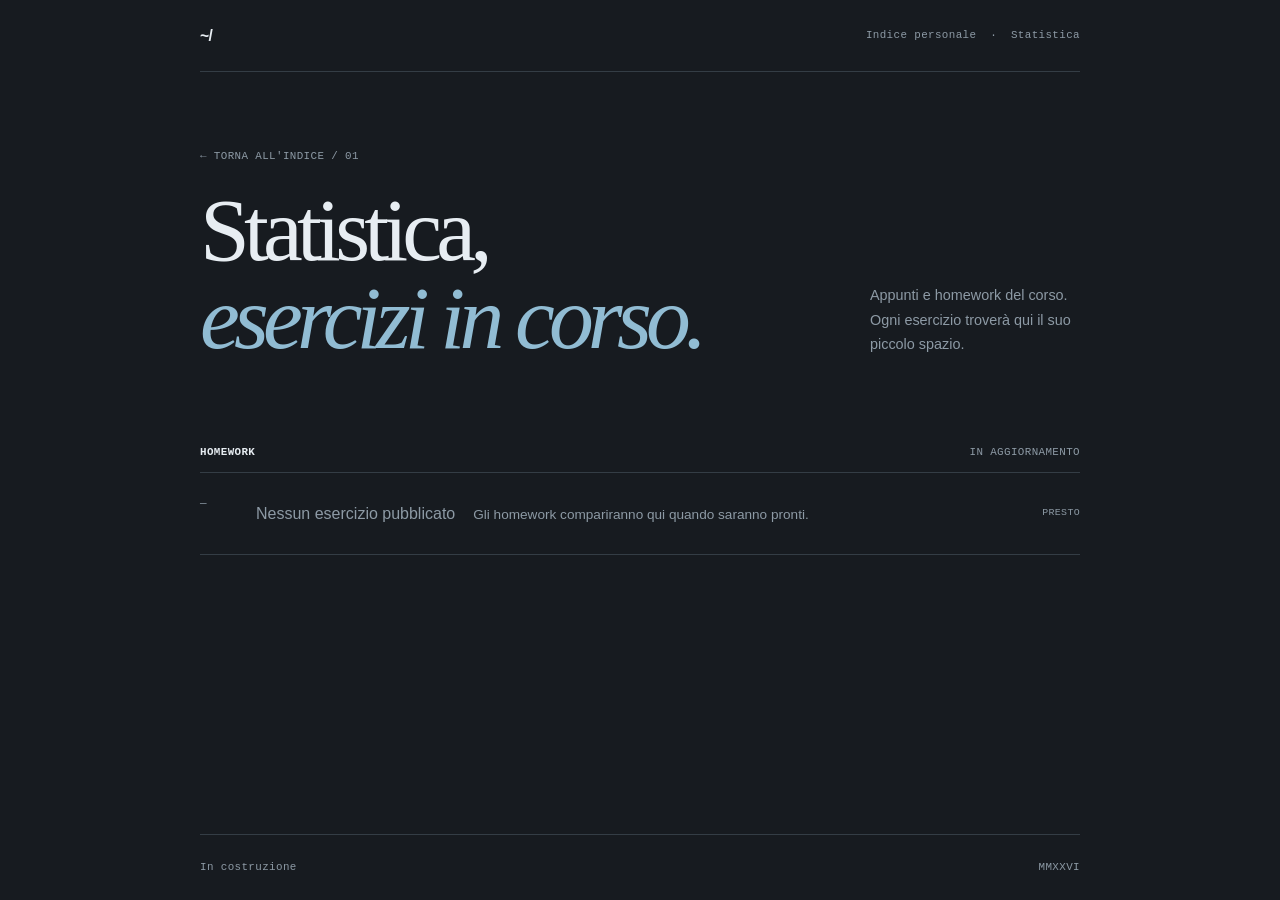
==== statistics/index.html @ ec599df5 "boh" ====
<!DOCTYPE html>
<html lang="it">
<head>
    <meta charset="UTF-8">
    <meta name="viewport" content="width=device-width, initial-scale=1.0">
    <title>Statistica — ~/</title>
    <link rel="stylesheet" href="../style.css">
</head>
<body>
    <header class="site-header">
        <a class="wordmark" href="../" aria-label="Torna alla home">~<span class="wordmark-slash">/</span></a>
        <span class="header-note">Indice personale &nbsp;·&nbsp; Statistica</span>
    </header>

    <main>
        <section class="hero" aria-labelledby="page-title">
            <div>
                <p class="eyebrow"><a href="../">← Torna all'indice</a> / 01</p>
                <h1 id="page-title">Statistica,<br><em>esercizi in corso.</em></h1>
            </div>
            <p class="hero-note">Appunti e homework del corso. Ogni esercizio troverà qui il suo piccolo spazio.</p>
        </section>

        <section class="directory" aria-labelledby="directory-title">
            <div class="section-heading">
                <h2 id="directory-title">Homework</h2>
                <span>In aggiornamento</span>
            </div>
            <div class="entry-card entry-card--soon">
                <span class="entry-id">—</span>
                <div class="entry-info">
                    <h3 class="entry-title">Nessun esercizio pubblicato</h3>
                    <p class="entry-description">Gli homework compariranno qui quando saranno pronti.</p>
                </div>
                <span class="entry-state">Presto</span>
            </div>
        </section>
    </main>

    <footer class="site-footer">
        <span class="footer-status"><span class="footer-dot" aria-hidden="true"></span>In costruzione</span>
        <span>MMXXVI</span>
    </footer>
</body>
</html>
---- style.css ----
:root {
    color-scheme: dark;
    --bg: #171b20;
    --ink: #e7edf2;
    --muted: #8d9aa5;
    --line: #343d45;
    --accent: #91bcd3;
    --paper: #20272e;
}

* {
    box-sizing: border-box;
}

html {
    min-height: 100%;
    scroll-behavior: smooth;
}

body {
    min-height: 100vh;
    margin: 0;
    display: flex;
    flex-direction: column;
    background: var(--bg);
    color: var(--ink);
    font-family: "Helvetica Neue", Helvetica, Arial, sans-serif;
    line-height: 1.5;
    -webkit-font-smoothing: antialiased;
    text-rendering: optimizeLegibility;
}

a {
    color: inherit;
    text-decoration: none;
}

.site-header,
.site-footer {
    width: min(100% - 48px, 880px);
    margin-inline: auto;
    display: flex;
    align-items: center;
    justify-content: space-between;
    gap: 20px;
}

.site-header {
    min-height: 72px;
    border-bottom: 1px solid var(--line);
}

.wordmark {
    font-size: 0.98rem;
    font-weight: 600;
    letter-spacing: -0.035em;
}

.wordmark-mark {
    color: var(--accent);
}

.header-note,
.eyebrow,
.section-heading,
.entry-id,
.entry-state,
.course-number,
.site-footer {
    font-family: "SFMono-Regular", Consolas, "Liberation Mono", monospace;
    font-size: 0.68rem;
    letter-spacing: 0.035em;
}

.header-note,
.site-footer {
    color: var(--muted);
}

main {
    width: min(100% - 48px, 880px);
    margin-inline: auto;
    flex: 1;
}

/* Home introduction */
.hero {
    display: grid;
    grid-template-columns: minmax(0, 1.5fr) minmax(160px, 0.5fr);
    gap: 40px;
    align-items: end;
    padding: 76px 0 82px;
}

.hero--home {
    display: block;
    padding: clamp(78px, 12vw, 126px) 0 clamp(70px, 10vw, 104px);
}

.hero h1 {
    margin: 0;
    font-family: Georgia, "Times New Roman", serif;
    font-size: clamp(2.9rem, 7.6vw, 5.6rem);
    font-weight: 400;
    letter-spacing: -0.065em;
    line-height: 0.98;
}

.hero--home h1 {
    font-size: clamp(3.3rem, 9vw, 6.1rem);
}

.hero h1 em {
    color: var(--accent);
    font-weight: 400;
}

.eyebrow {
    margin: 0 0 22px;
    color: var(--muted);
    text-transform: uppercase;
}

.eyebrow a {
    transition: color 150ms ease;
}

.eyebrow a:hover {
    color: var(--accent);
}

.hero-note {
    max-width: 250px;
    margin: 0 0 5px auto;
    color: var(--muted);
    font-size: 0.9rem;
    line-height: 1.7;
}

/* Sections */
.directory {
    padding-bottom: 62px;
}

.directory--projects {
    padding-bottom: 76px;
}

.section-heading {
    display: flex;
    justify-content: space-between;
    align-items: baseline;
    gap: 20px;
    padding: 0 0 12px;
    border-bottom: 1px solid var(--line);
    color: var(--muted);
    text-transform: uppercase;
}

.section-heading h2 {
    margin: 0;
    color: var(--ink);
    font: inherit;
    font-weight: 600;
}

.section-meta {
    color: var(--muted);
}

/* Horizontal course tabs */
.course-tabs {
    display: flex;
    flex-wrap: wrap;
    gap: 28px;
    border-bottom: 1px solid var(--line);
}

.course-tab {
    display: inline-flex;
    align-items: center;
    gap: 12px;
    padding: 17px 1px 15px;
    margin-bottom: -1px;
    border-bottom: 1px solid transparent;
    color: var(--ink);
    transition: color 150ms ease, border-color 150ms ease;
}

.course-number {
    color: var(--muted);
    font-size: 0.65rem;
}

.course-name {
    font-size: 0.93rem;
}

.course-arrow {
    color: var(--muted);
    font-size: 0.9rem;
    transition: color 150ms ease, transform 150ms ease;
}

.course-tab:hover,
.course-tab:focus-visible {
    color: var(--accent);
    border-bottom-color: var(--accent);
}

.course-tab:hover .course-arrow,
.course-tab:focus-visible .course-arrow {
    color: var(--accent);
    transform: translate(2px, -2px);
}

.course-tab:focus-visible,
.eyebrow a:focus-visible {
    outline: 2px solid var(--accent);
    outline-offset: 4px;
}

.empty-note {
    margin: 17px 0 0;
    color: var(--muted);
    font-size: 0.88rem;
}

/* Shared styles for course pages */
.entry-card {
    display: grid;
    grid-template-columns: 42px minmax(0, 1fr) auto;
    gap: 14px;
    align-items: center;
    min-height: 82px;
    padding: 18px 0;
    border-bottom: 1px solid var(--line);
    transition: color 150ms ease, padding 150ms ease;
}

a.entry-card:hover,
a.entry-card:focus-visible {
    padding-left: 5px;
    color: var(--accent);
}

.entry-id {
    align-self: start;
    padding-top: 4px;
    color: var(--muted);
}

.entry-info {
    display: flex;
    flex-wrap: wrap;
    align-items: baseline;
    gap: 6px 18px;
}

.entry-title {
    margin: 0;
    font-size: 1rem;
    font-weight: 500;
}

.entry-description {
    margin: 0;
    color: var(--muted);
    font-size: 0.85rem;
}

.entry-arrow {
    justify-self: end;
    color: var(--muted);
}

.entry-state {
    justify-self: end;
    color: var(--muted);
    text-transform: uppercase;
    font-size: 0.62rem;
}

.entry-card--soon .entry-title {
    color: var(--muted);
}

.site-footer {
    min-height: 66px;
    border-top: 1px solid var(--line);
}

@media (max-width: 600px) {
    .site-header,
    .site-footer,
    main {
        width: min(100% - 36px, 880px);
    }

    .site-header {
        min-height: 64px;
    }

    .hero {
        grid-template-columns: 1fr;
        gap: 23px;
        padding: 68px 0 70px;
    }

    .hero--home {
        padding: 88px 0 82px;
    }

    .hero--home h1 {
        font-size: clamp(3.1rem, 14vw, 4.6rem);
    }

    .hero-note {
        margin: 0;
    }

    .directory {
        padding-bottom: 52px;
    }

    .course-tabs {
        gap: 23px;
    }

    .entry-card {
        grid-template-columns: 28px minmax(0, 1fr) auto;
        gap: 9px;
    }

    .entry-info {
        flex-direction: column;
        align-items: flex-start;
        gap: 4px;
    }

    .site-footer {
        font-size: 0.62rem;
    }
}

@media (prefers-reduced-motion: reduce) {
    html {
        scroll-behavior: auto;
    }

    *,
    *::before,
    *::after {
        transition-duration: 0.01ms !important;
    }
}
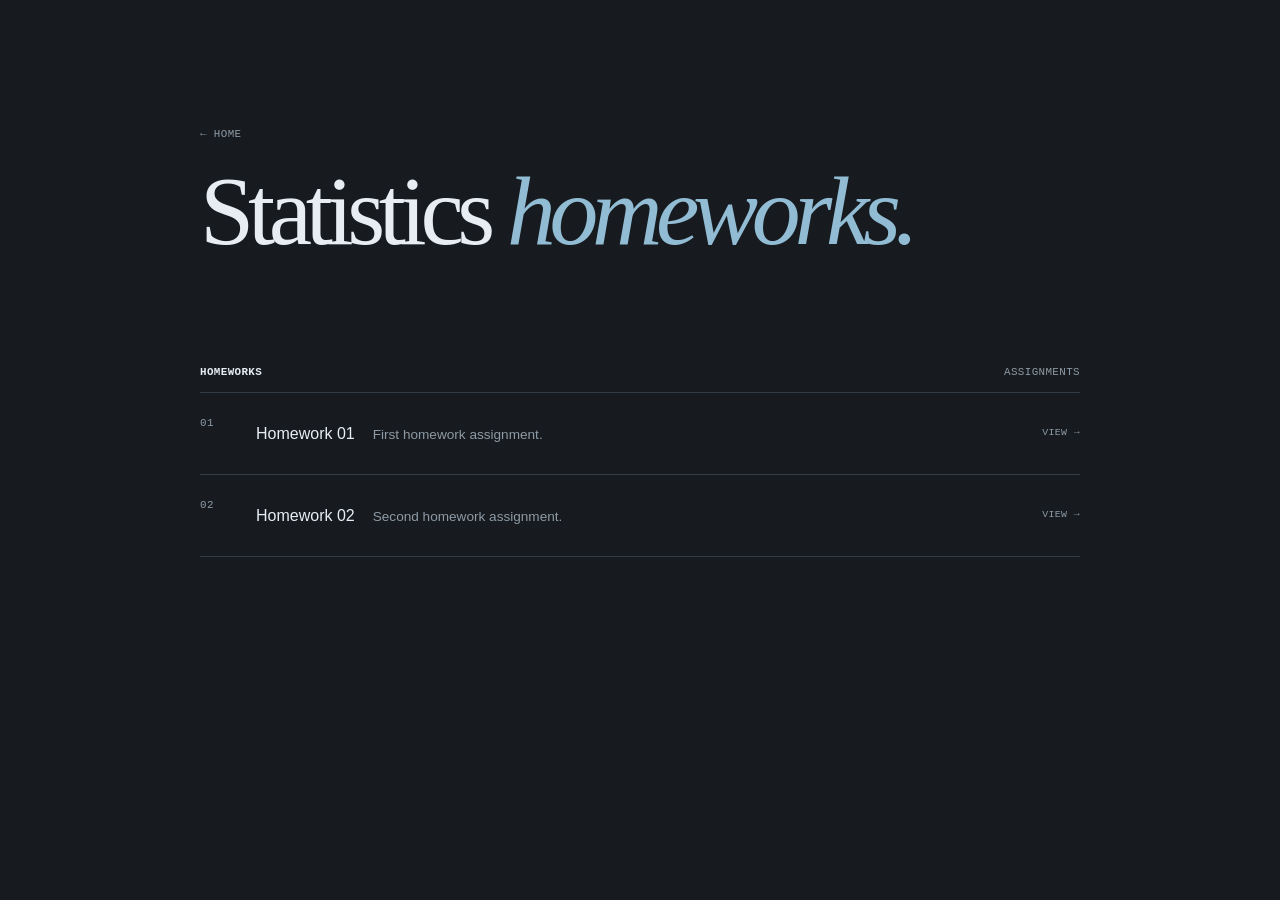
==== commit 4d366cad: "base" ====
--- a/statistics/index.html
+++ b/statistics/index.html
@@ -3,43 +3,42 @@
 <head>
     <meta charset="UTF-8">
     <meta name="viewport" content="width=device-width, initial-scale=1.0">
-    <title>Statistica — ~/</title>
+    <meta name="theme-color" content="#f5f9fc">
+    <title>Statistica — Homework</title>
     <link rel="stylesheet" href="../style.css">
 </head>
 <body>
-    <header class="site-header">
-        <a class="wordmark" href="../" aria-label="Torna alla home">~<span class="wordmark-slash">/</span></a>
-        <span class="header-note">Indice personale &nbsp;·&nbsp; Statistica</span>
-    </header>
-
     <main>
-        <section class="hero" aria-labelledby="page-title">
-            <div>
-                <p class="eyebrow"><a href="../">← Torna all'indice</a> / 01</p>
-                <h1 id="page-title">Statistica,<br><em>esercizi in corso.</em></h1>
-            </div>
-            <p class="hero-note">Appunti e homework del corso. Ogni esercizio troverà qui il suo piccolo spazio.</p>
+        <!-- Pulsante per tornare alla Home e Titolo essenziale -->
+        <section class="hero hero--home" aria-labelledby="page-title">
+            <p class="eyebrow"><a href="../index.html">← Home</a></p>
+            <h1 id="page-title">Statistics <em>homeworks.</em></h1>
         </section>
 
-        <section class="directory" aria-labelledby="directory-title">
-            <div class="section-heading">
-                <h2 id="directory-title">Homework</h2>
-                <span>In aggiornamento</span>
-            </div>
-            <div class="entry-card entry-card--soon">
-                <span class="entry-id">—</span>
-                <div class="entry-info">
-                    <h3 class="entry-title">Nessun esercizio pubblicato</h3>
-                    <p class="entry-description">Gli homework compariranno qui quando saranno pronti.</p>
-                </div>
-                <span class="entry-state">Presto</span>
-            </div>
+        <!-- Lista degli Homework --> 
+         <section class="directory" aria-labelledby="homework-title">
+            <div class="section-heading"> 
+                <h2 id="homework-title">Homeworks</h2> 
+                <span class="section-meta">Assignments</span> 
+            </div> <!-- Homework 1 --> 
+
+            <a href="hw1/index.html" class="entry-card"> 
+                <span class="entry-id">01</span> 
+                <div class="entry-info"> 
+                    <h3 class="entry-title">Homework 01</h3> 
+                    <p class="entry-description"> First homework assignment. </p> 
+                </div> 
+                <span class="entry-state">View →</span> 
+            </a> <!-- Homework 2 --> 
+            <a href="hw2/index.html" class="entry-card"> 
+                <span class="entry-id">02</span> 
+                <div class="entry-info"> 
+                    <h3 class="entry-title">Homework 02</h3> 
+                    <p class="entry-description"> Second homework assignment. </p> 
+                </div> 
+                <span class="entry-state">View →</span> 
+            </a>
         </section>
     </main>
-
-    <footer class="site-footer">
-        <span class="footer-status"><span class="footer-dot" aria-hidden="true"></span>In costruzione</span>
-        <span>MMXXVI</span>
-    </footer>
 </body>
 </html>
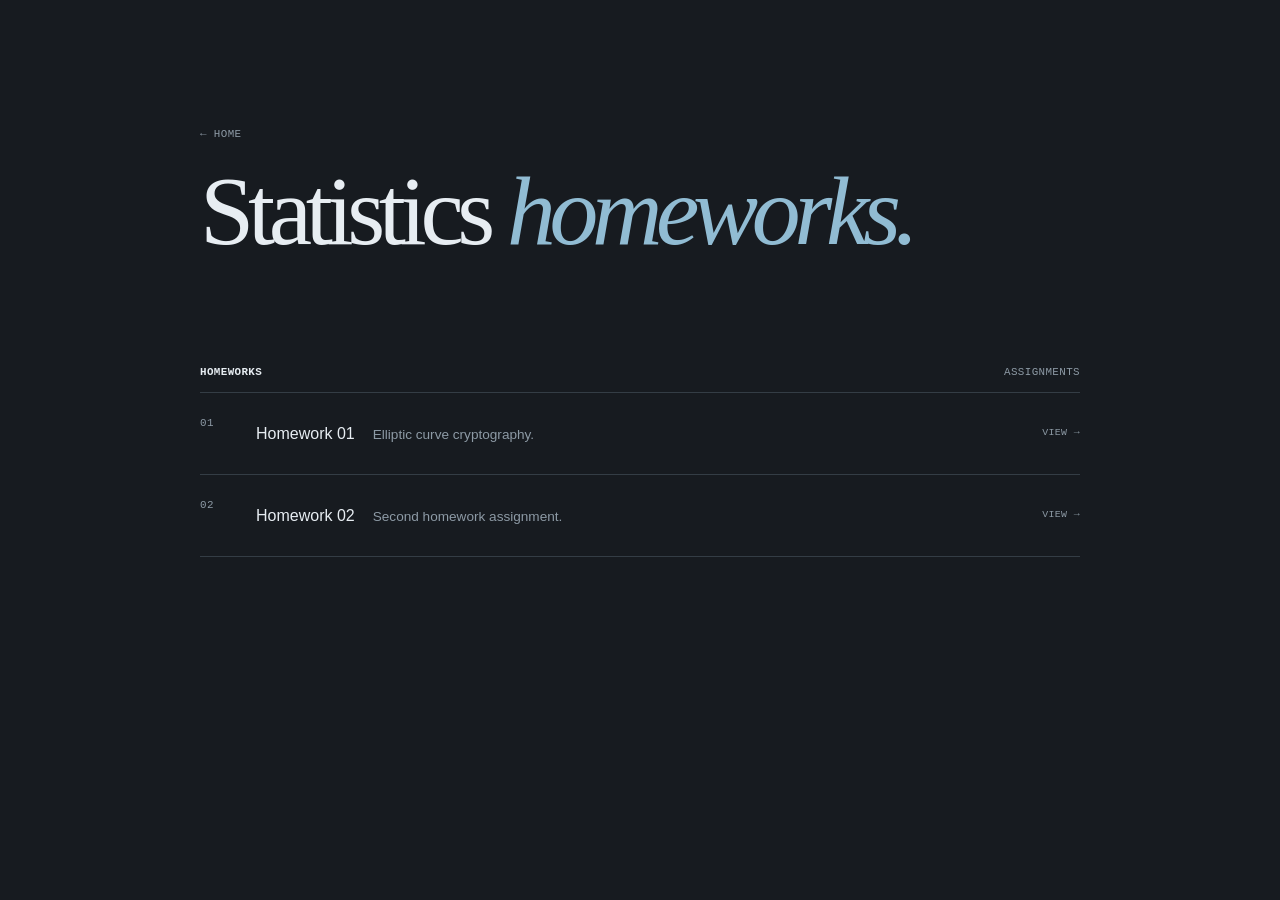
==== commit 998ec6da: "ok" ====
--- a/statistics/index.html
+++ b/statistics/index.html
@@ -26,7 +26,7 @@
                 <span class="entry-id">01</span> 
                 <div class="entry-info"> 
                     <h3 class="entry-title">Homework 01</h3> 
-                    <p class="entry-description"> First homework assignment. </p> 
+                    <p class="entry-description"> Elliptic curve cryptography. </p> 
                 </div> 
                 <span class="entry-state">View →</span> 
             </a> <!-- Homework 2 --> 
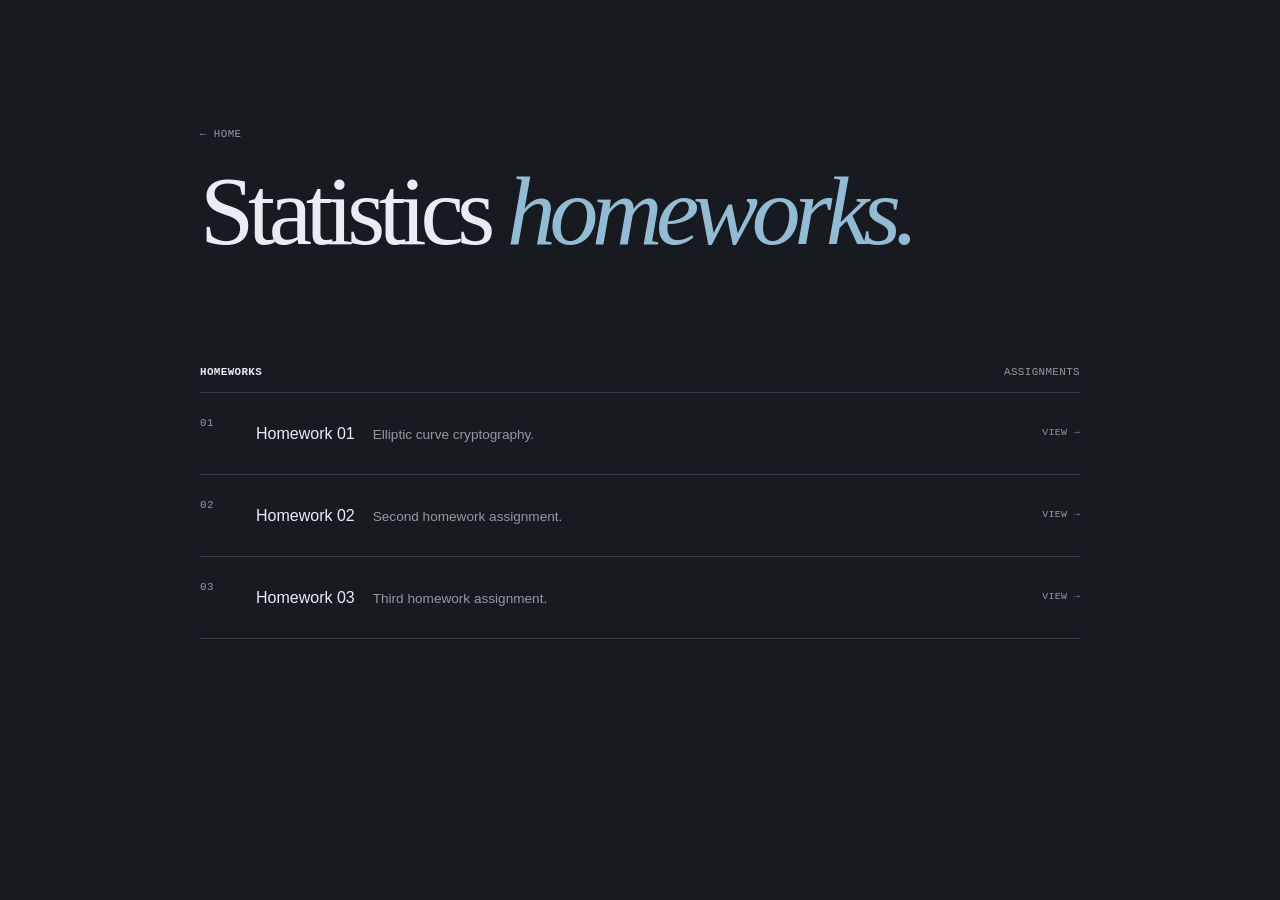
==== commit 7825c500: "daaa" ====
--- a/statistics/index.html
+++ b/statistics/index.html
@@ -38,6 +38,14 @@
                 </div> 
                 <span class="entry-state">View →</span> 
             </a>
+            <a href="hw3/index.html" class="entry-card"> 
+                <span class="entry-id">03</span> 
+                <div class="entry-info"> 
+                    <h3 class="entry-title">Homework 03</h3> 
+                    <p class="entry-description"> Third homework assignment. </p> 
+                </div> 
+                <span class="entry-state">View →</span> 
+            </a>
         </section>
     </main>
 </body>
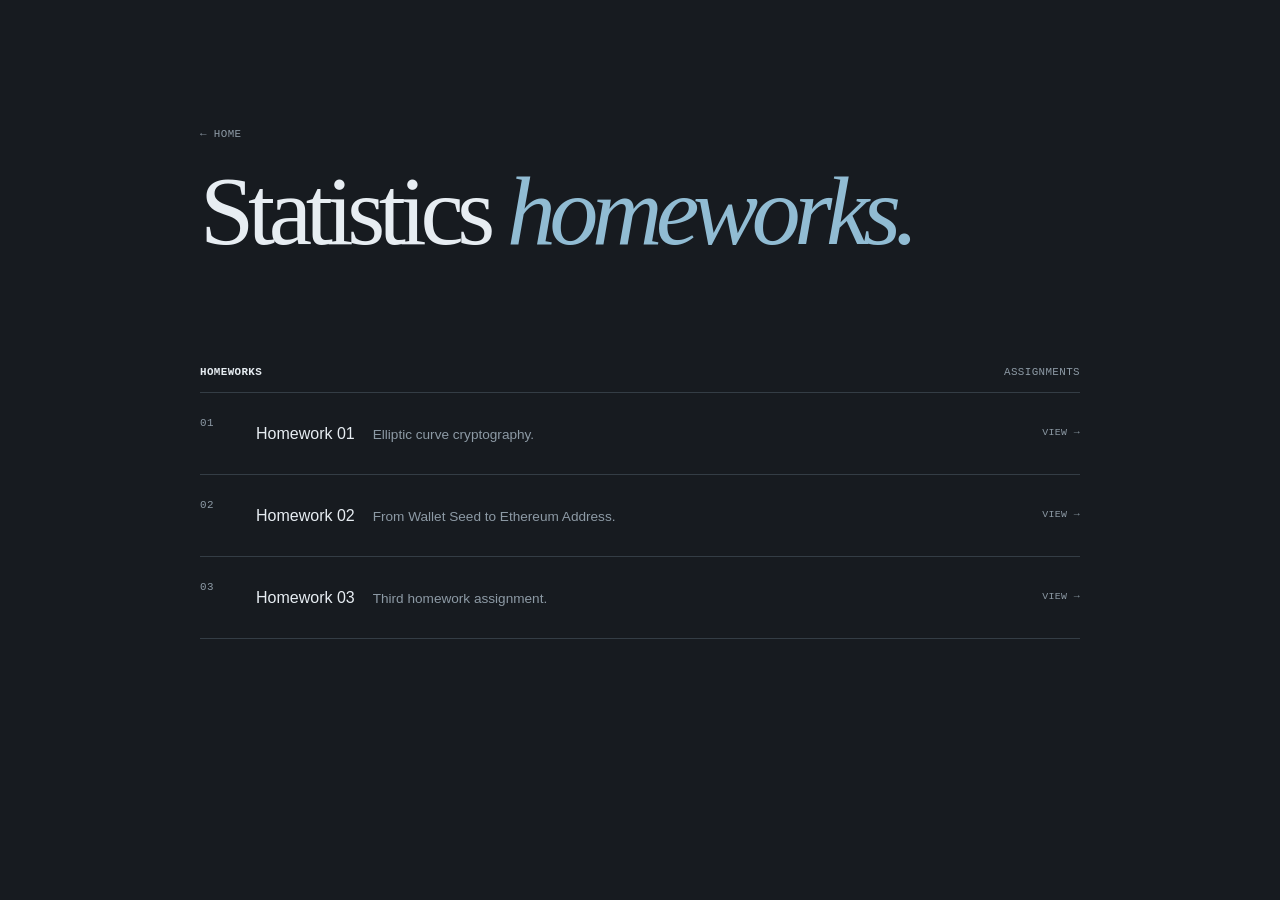
==== commit d7b832d1: "hw1, done" ====
--- a/statistics/index.html
+++ b/statistics/index.html
@@ -34,7 +34,7 @@
                 <span class="entry-id">02</span> 
                 <div class="entry-info"> 
                     <h3 class="entry-title">Homework 02</h3> 
-                    <p class="entry-description"> Second homework assignment. </p> 
+                    <p class="entry-description"> From Wallet Seed to Ethereum Address. </p> 
                 </div> 
                 <span class="entry-state">View →</span> 
             </a>
